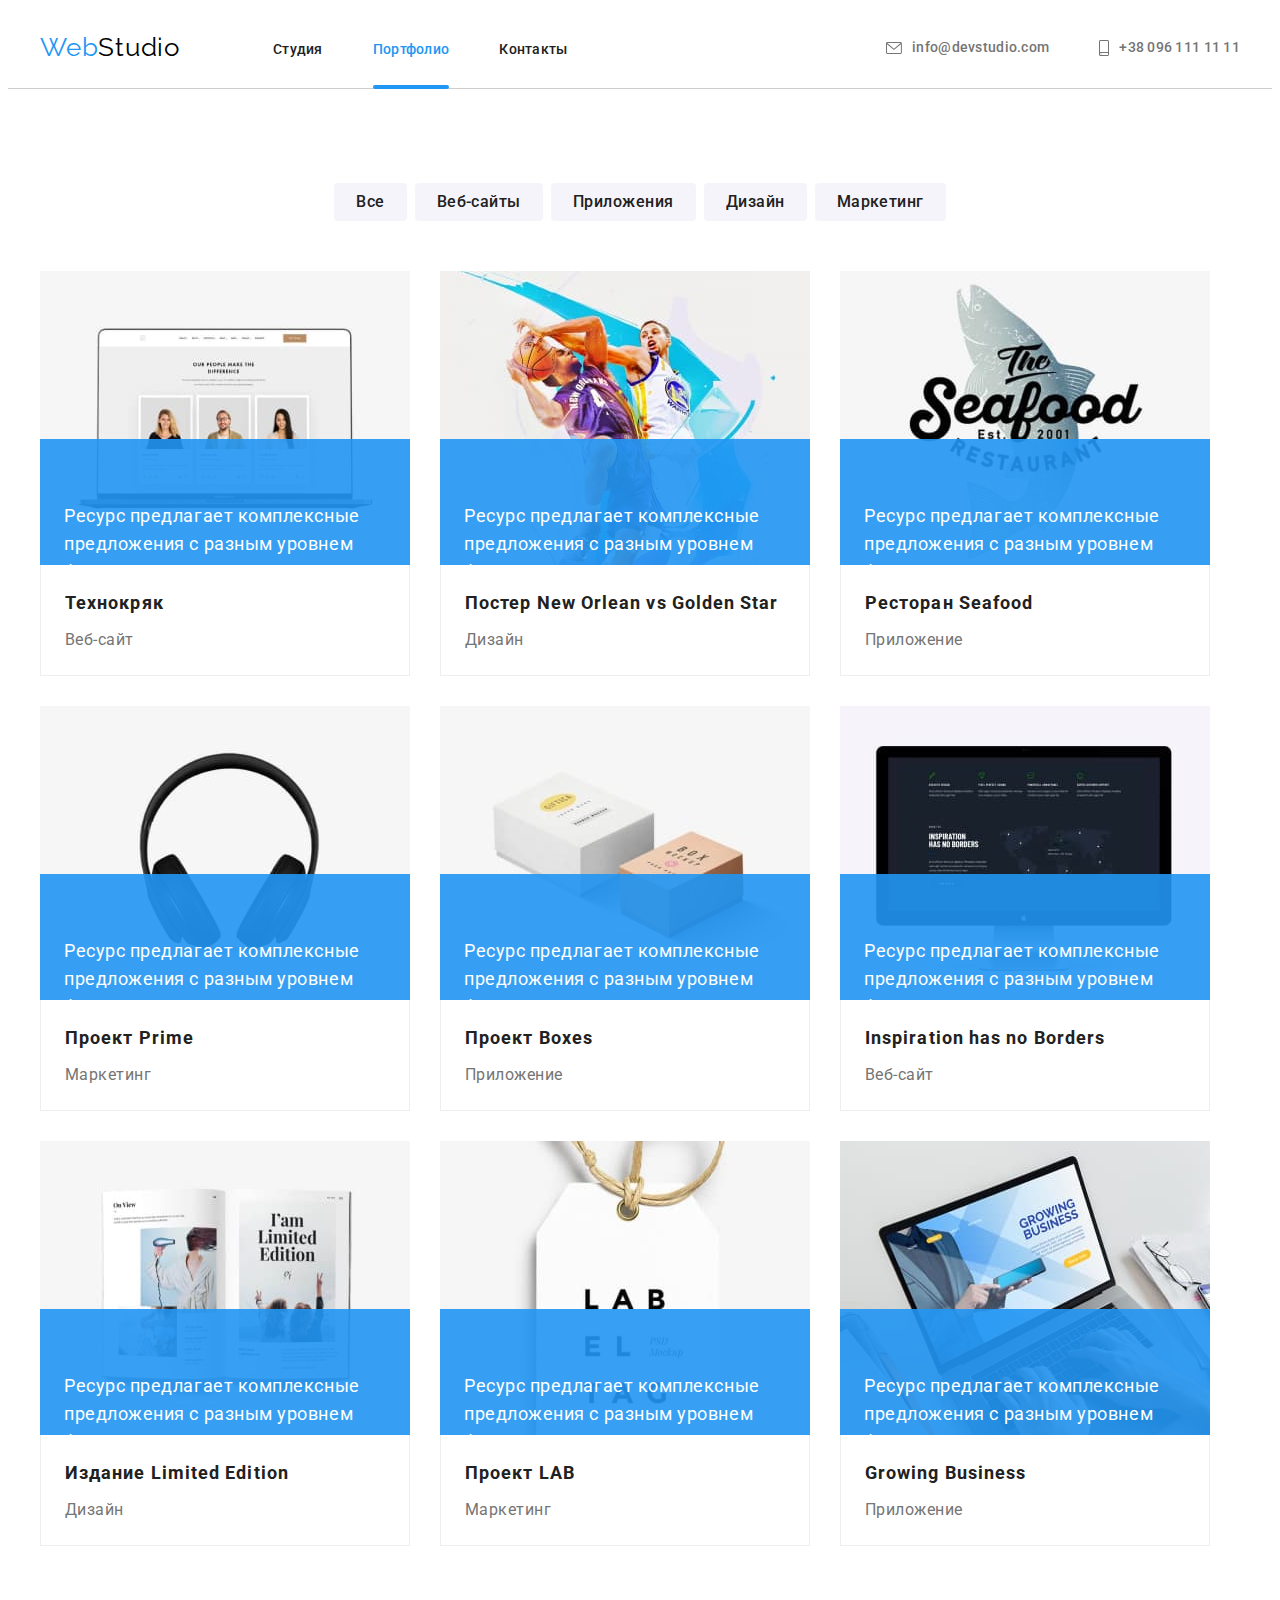
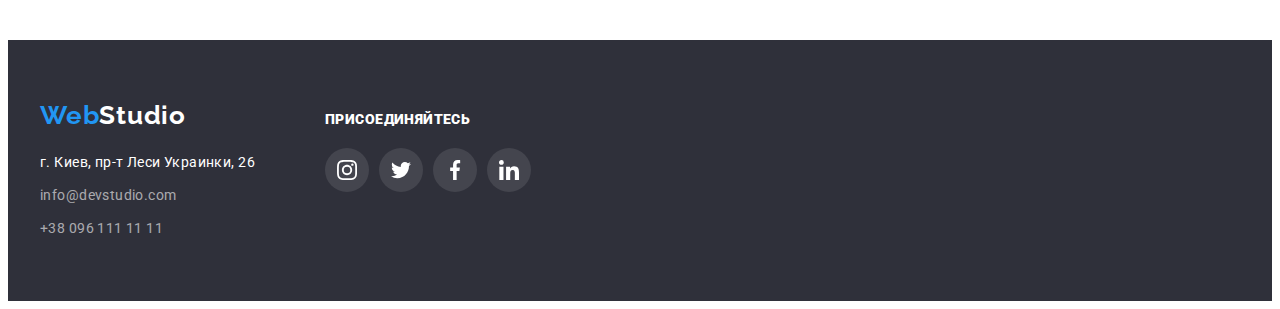
==== portfolio.html @ 844d3f49 "Initial commit" ====
<!DOCTYPE html>
<html lang="ru">
	<head>
		<meta charset="UTF-8" />
		<meta http-equiv="X-UA-Compatible" content="IE=edge" />
		<meta name="viewport" content="width=device-width, initial-scale=1.0" />
		<title>Студия WebStudio-портфолио</title>
		<link rel="preconnect" href="https://fonts.googleapis.com" />
		<link rel="preconnect" href="https://fonts.gstatic.com" crossorigin />
		<link
			href="https://fonts.googleapis.com/css2?family=Raleway:wght@700&family=Roboto:wght@400;500;700;900&display=swap"
			rel="stylesheet"
		/>
		<link
			rel="stylesheet"
			href="https://cdnjs.cloudflare.com/ajax/libs/modern-normalize/1.1.0/modern-normalize.min.css"
			integrity="sha512-wpPYUAdjBVSE4KJnH1VR1HeZfpl1ub8YT/NKx4PuQ5NmX2tKuGu6U/JRp5y+Y8XG2tV+wKQpNHVUX03MfMFn9Q=="
			crossorigin="anonymous"
			referrerpolicy="no-referrer"
		/>
		<link rel="stylesheet" href="./css/styles.css" />
	</head>
	<body class="body">
		<!-- Шапка -->
		<header class="bottom-line">
			<div class="container nav-container">
				<a class="header-logo" href="">Web<span class="header-logo-1">Studio</span></a>
				<nav>
					<ul class="site-nav list">
						<li class="nav-item">
							<a class="nav-link" href="./index.html">Студия</a>
						</li>
						<li class="nav-item">
							<a class="nav-link current" href="./portfolio.html">Портфолио</a>
						</li>
						<li class="nav-item">
							<a class="nav-link" href="">Контакты</a>
						</li>
					</ul>
				</nav>
				<div class="contacts">
					<a class="nav-contact" href="mailto:info@devstudio.com">
						<svg class="nav-contact-icon" width="16" height="12">
							<use href="./images/icons.svg#icon-mail"></use>
						</svg>
						info@devstudio.com
					</a>
					<a class="nav-contact" href="tel:+380961111111">
						<svg class="nav-contact-icon" width="10" height="16">
							<use href="./images/icons.svg#icon-smartphone"></use>
						</svg>
						+38 096 111 11 11
					</a>
				</div>
			</div>
		</header>
		<!-- Секция Portfolio -->
		<main>
			<section class="section">
				<div class="container">
					<h1 class="visually-hidden">Портфолио компании</h1>
					<ul class="filter-list list">
						<li class="filter-item"><button class="filter-buttons" type="button">Все</button></li>
						<li class="filter-item"><button class="filter-buttons" type="button">Веб-сайты</button></li>
						<li class="filter-item"><button class="filter-buttons" type="button">Приложения</button></li>
						<li class="filter-item"><button class="filter-buttons" type="button">Дизайн</button></li>
						<li class="filter-item"><button class="filter-buttons" type="button">Маркетинг</button></li>
					</ul>
					<ul class="portfolio-list list">
						<li class="portfolio-item">
							<a class="portfolio-link" href="">
								<div class="thumb">
									<img src="./images/portfolio-1.jpg" alt="Интернет-страница" width="370" height="294" />
									<div class="overlay">
										<p class="overlay-text">
										Ресурс предлагает комплексные предложения с разным уровнем функционала и сервисов. Все это позволит 
										посетителю получить исчерпывающие сведения о компании или частном лице.
										</p>
									</div>
								</div>
								<div class="portfolio-border">
									<h2 class="portfolio-title">Технокряк</h2>
									<p class="portfolio-text">Веб-сайт</p>
								</div>
							</a>
						</li>
						<li class="portfolio-item">
							<a class="portfolio-link" href="">
								<div class="thumb">
									<img src="./images/portfolio-2.jpg" alt="Игроки НБА" width="370" height="294" />
									<div class="overlay">
										<p class="overlay-text">
										Ресурс предлагает комплексные предложения с разным уровнем функционала и сервисов. Все это позволит 
										посетителю получить исчерпывающие сведения о компании или частном лице.
										</p>
									</div>
								</div>
								<div class="portfolio-border">
									<h2 class="portfolio-title">Постер New Orlean vs Golden Star</h2>
									<p class="portfolio-text">Дизайн</p>
								</div>
							</a>
						</li>
						<li class="portfolio-item">
							<a class="portfolio-link" href="">
								<div class="thumb">
									<img src="./images/portfolio-3.jpg" alt="Логотип ресторана" width="370" height="294" />
									<div class="overlay">
										<p class="overlay-text">
										Ресурс предлагает комплексные предложения с разным уровнем функционала и сервисов. Все это позволит 
										посетителю получить исчерпывающие сведения о компании или частном лице.
										</p>
									</div>
								</div>
								<div class="portfolio-border">
									<h2 class="portfolio-title">Ресторан Seafood</h2>
									<p class="portfolio-text">Приложение</p>
								</div>
							</a>
						</li>
						<li class="portfolio-item">
							<a class="portfolio-link" href="">
								<div class="thumb">
									<img src="./images/portfolio-4.jpg" alt="Наушники" width="370" height="294" />									
									<div class="overlay">
										<p class="overlay-text">
										Ресурс предлагает комплексные предложения с разным уровнем функционала и сервисов. Все это позволит 
										посетителю получить исчерпывающие сведения о компании или частном лице.
										</p>
									</div>
								</div>
								<div class="portfolio-border">
									<h2 class="portfolio-title">Проект Prime</h2>
									<p class="portfolio-text">Маркетинг</p>
								</div>
							</a>
						</li>
						<li class="portfolio-item">
							<a class="portfolio-link" href="">
								<div class="thumb">
									<img src="./images/portfolio-5.jpg" alt="Коробки" width="370" height="294" />									
									<div class="overlay">
										<p class="overlay-text">
										Ресурс предлагает комплексные предложения с разным уровнем функционала и сервисов. Все это позволит 
										посетителю получить исчерпывающие сведения о компании или частном лице.
										</p>
									</div>
								</div>
								<div class="portfolio-border">
									<h2 class="portfolio-title">Проект Boxes</h2>
									<p class="portfolio-text">Приложение</p>
								</div>
							</a>
						</li>
						<li class="portfolio-item">
							<a class="portfolio-link" href="">
								<div class="thumb">
									<img src="./images/portfolio-6.jpg" alt="Монитор" width="370" height="294" />									
									<div class="overlay">
										<p class="overlay-text">
										Ресурс предлагает комплексные предложения с разным уровнем функционала и сервисов. Все это позволит 
										посетителю получить исчерпывающие сведения о компании или частном лице.
										</p>
									</div>
								</div>
								<div class="portfolio-border">
									<h2 class="portfolio-title">Inspiration has no Borders</h2>
									<p class="portfolio-text">Веб-сайт</p>
								</div>
							</a>
						</li>
						<li class="portfolio-item">
							<a class="portfolio-link" href="">
								<div class="thumb">
									<img src="./images/portfolio-7.jpg" alt="Книга" width="370" height="294" />
									<div class="overlay">
										<p class="overlay-text">
										Ресурс предлагает комплексные предложения с разным уровнем функционала и сервисов. Все это позволит 
										посетителю получить исчерпывающие сведения о компании или частном лице.
										</p>
									</div>
								</div>
								<div class="portfolio-border">
									<h2 class="portfolio-title">Издание Limited Edition</h2>
									<p class="portfolio-text">Дизайн</p>
								</div>
							</a>
						</li>
						<li class="portfolio-item">
							<a class="portfolio-link" href="">
								<div class="thumb">
									<img src="./images/portfolio-8.jpg" alt="Этикетка" width="370" height="294" />
									<div class="overlay">
										<p class="overlay-text">
										Ресурс предлагает комплексные предложения с разным уровнем функционала и сервисов. Все это позволит 
										посетителю получить исчерпывающие сведения о компании или частном лице.
										</p>
									</div>
								</div>
								<div class="portfolio-border">
									<h2 class="portfolio-title">Проект LAB</h2>
									<p class="portfolio-text">Маркетинг</p>
								</div>
							</a>
						</li>
						<li class="portfolio-item">
							<a class="portfolio-link" href="">
								<div class="thumb">
									<img src="./images/portfolio-9.jpg" alt="Ноутбук" width="370" height="294" />
									<div class="overlay">
										<p class="overlay-text">
										Ресурс предлагает комплексные предложения с разным уровнем функционала и сервисов. Все это позволит 
										посетителю получить исчерпывающие сведения о компании или частном лице.
										</p>
									</div>
								</div>
								<div class="portfolio-border">
									<h2 class="portfolio-title">Growing Business</h2>
									<p class="portfolio-text">Приложение</p>
								</div>
							</a>
						</li>
					</ul>
				</div>
			</section>
		</main>
		<!-- Подвал -->
		<footer class="footer">
			<div class="container footer-info">
				<div>
					<a class="footer-logo" href="">Web<span class="footer-logo-1">Studio</span></a>
					<address>
					<ul class="list">
						<li class="address-list">
							<p class="address">г. Киев, пр-т Леси Украинки, 26</p></li>
						<li class="address-list">
							<a class="address-contact" href="mailto:info@devstudio.com">info@devstudio.com</a>
						</li>
						<li>
							<a class="address-contact" href="tel:+380961111111">+38 096 111 11 11</a>
						</li>
					</ul>
				</div>
				<div class="media">
					<h2 class="media-title">
						<strong >Присоединяйтесь</strong>
					</h2>
					<ul class="media-list list">
						<li class="media-item">
							<a class="media-link" class="media-link" href="" target="_blank" rel="noreferrer noopener" aria-label="Instagram">
								<svg class="media-icon" width="20" height="20">
									<use href="./images/icons.svg#icon-footer-instagram"></use>
								</svg>
							</a>
						</li>
						<li class="media-item">
							<a class="media-link" class="media-link" href="" target="_blank" rel="noreferrer noopener" aria-label="Twitter">
								<svg class="media-icon" width="20" height="20">
									<use href="./images/icons.svg#icon-footer-twitter"></use>
								</svg>
							</a>
						</li>
						<li class="media-item">
							<a class="media-link" class="media-link" href="" target="_blank" rel="noreferrer noopener" aria-label="Facebook">
								<svg class="media-icon" width="20" height="20">
									<use href="./images/icons.svg#icon-footer-facebook"></use>
								</svg>
							</a>
						</li>
						<li class="media-item">
							<a class="media-link" href="" target="_blank" rel="noreferrer noopener" aria-label="LinkedIn">
								<svg class="media-icon" width="20" height="20">
									<use href="./images/icons.svg#icon-footer-linkedin"></use>
								</svg>
							</a>
						</li>
					</ul>
				</div>
			</div>
		</footer>
	</body>
</html>
---- css/styles.css ----
:root {
	--accent-color: #2196f3;
	--main-text-color: #212121;
	--text-color: #757575;
	--main-background-color: #ffffff;
	--main-transition: 250ms cubic-bezier(0.4, 0, 0.2, 1);
}

.body {
	font-family: "Roboto", sans-serif;
	color: var(--main-text-color);
	background-color: var(--main-background-color);
}

/* Глобальные свойства */

.list {
	list-style-type: none;
	margin: 0;
	padding: 0;
}

h1,
h2,
h3,
p {
	margin: 0;
}

img {
	display: block;
	max-width: 100%;
	height: auto;
}

.visually-hidden {
	position: absolute;
	white-space: nowrap;

	width: 1px;
	height: 1px;
	overflow: hidden;
	border: 0;
	padding: 0;
	clip: rect(0 0 0 0);
	clip-path: inset(100%);
	margin: -1px;
}

.container {
	width: 1200px;
	padding-right: 15px;
	padding-left: 15px;
	margin-right: auto;
	margin-left: auto;
}

.section {
	padding-top: 94px;
	padding-bottom: 94px;
}

.no-scroll {
	overflow: hidden;
}

/* HEADER */

/* Логотип в header */

.header-logo {
	padding-top: 24px;
	padding-bottom: 25px;
	margin-right: 93px;

	font-family: "Raleway";
	font-size: 26px;
	line-height: 1.19;
	letter-spacing: 0.03em;
	color: var(--accent-color);
	text-decoration: none;
}

.header-logo-1 {
	color: #000000;
}

/* Навигация */

.nav-container {
	display: flex;
	align-items: center;
}

.site-nav {
	display: flex;
}

.site-nav .nav-item:not(:last-child) {
	margin-right: 50px;
}

.nav-link {
	position: relative;

	padding-top: 32px;
	padding-bottom: 32px;

	font-weight: 500;
	font-size: 14px;
	line-height: 1.14;
	letter-spacing: 0.02em;
	color: #212121;
	text-decoration: none;

	transition: color var(--main-transition);
}

.nav-link:hover,
.nav-link:focus {
	color: var(--accent-color);
}

.site-nav .nav-link.current {
	color: var(--accent-color);
}

.nav-link.current::after {
	content: "";
	position: absolute;
	bottom: 0;
	left: 0;

	width: 100%;
	height: 4px;

	border-radius: 2px;
	background-color: var(--accent-color);
}

/* Header contacts */

.contacts {
	display: flex;
	align-items: center;
	margin-left: auto;
}

.nav-contact {
	display: flex;
	justify-content: center;
	align-items: center;

	padding-top: 32px;
	padding-bottom: 32px;

	font-weight: 500;
	font-size: 14px;
	line-height: 1.14;
	letter-spacing: 0.02em;
	color: var(--text-color);
	text-decoration: none;

	transition: color var(--main-transition);
}

.nav-contact:hover,
.nav-contact:focus {
	color: var(--accent-color);
}

.nav-contact-icon {
	margin-right: 10px;

	fill: currentColor;
}

.nav-contact:not(:first-child) {
	margin-left: 50px;
}

.bottom-line {
	border-bottom: 1px solid #cecece;
}

/* Секция Hero */

.hero {
	padding-top: 200px;
	padding-bottom: 200px;
	margin-left: auto;
	margin-right: auto;

	max-width: 1600px;
	max-height: 600px;

	text-align: center;

	background-color: #2f303a;
	background-image: linear-gradient(rgba(47, 48, 58, 0.4), rgba(47, 48, 58, 0.4)), url(../images/hero.jpg);
	background-repeat: no-repeat;
}

.hero-title {
	margin-bottom: 30px;

	font-weight: 900;
	font-size: 44px;
	line-height: 1.36;
	letter-spacing: 0.06em;
	text-transform: uppercase;
	color: #ffffff;
}

.hero-button {
	padding: 10px 32px;

	font-family: inherit;
	font-weight: 700;
	font-size: 16px;
	line-height: 1.88;
	align-items: center;
	text-align: center;
	cursor: pointer;
	letter-spacing: 0.06em;
	color: #ffffff;
	border-color: #188ce8;

	background-color: var(--accent-color);
	box-shadow: 0px 4px 4px rgba(0, 0, 0, 0.15);
	border-radius: 4px;

	transition: background-color var(--main-transition);
}

.hero-button:hover,
.hero-button:focus {
	background-color: #188ce8;
}

/* Секция Features */

.section-features {
	padding-bottom: 0;
}

.features-list {
	display: flex;
	flex-wrap: wrap;
}

.features-item {
	width: 270px;
}

.features-item:not(:nth-child(4n)) {
	margin-right: 30px;
}

.features-icon {
	display: flex;
	justify-content: center;
	align-items: center;

	height: 120px;

	background-color: #f5f4fa;
	border-radius: 4px;
	margin-bottom: 30px;
}

.features-title {
	padding-bottom: 10px;

	font-weight: 700;
	font-size: 14px;
	line-height: 1.14;
	letter-spacing: 0.03em;
	text-transform: uppercase;
}

.features-text {
	font-size: 14px;
	line-height: 1.71;
	letter-spacing: 0.03em;

	color: var(--text-color);
}

/* Секция Чем занимаемся */

.work {
	font-weight: 700;
	font-size: 36px;
	line-height: 1.17;
	text-align: center;
	letter-spacing: 0.03em;
	margin-bottom: 50px;
}

.work-list {
	display: flex;
	flex-wrap: wrap;
}

.work-item {
	position: relative;
}

.work-item:not(:nth-child(3n)) {
	margin-right: 30px;
}

.work-area {
	position: absolute;
	bottom: 0;
	left: 0;

	width: 100%;
	height: 70px;
	padding-top: 25px;

	font-weight: 700;
	font-size: 14px;
	line-height: 1.14;
	text-align: center;
	letter-spacing: 0.03em;
	text-transform: uppercase;
	color: #ffffff;

	background-color: rgba(47, 48, 58, 0.8);
}

/* Секция Команда */

.team {
	background-color: #f5f4fa;
}

.team-header {
	font-weight: 700;
	font-size: 36px;
	line-height: 1.17;
	text-align: center;
	letter-spacing: 0.03em;
	margin-bottom: 50px;
}

.team-list {
	display: flex;
	flex-wrap: wrap;
}

.team-member {
	background-color: var(--main-background-color);
	width: 270px;
	border-radius: 0px 0px 4px 4px;
	box-shadow: 0px 1px 3px rgba(0, 0, 0, 0.12), 0px 1px 1px rgba(0, 0, 0, 0.14), 0px 2px 1px rgba(0, 0, 0, 0.2);
}

.team-member:not(:nth-child(4n)) {
	margin-right: 30px;
}

.team-descr {
	padding-top: 30px;
	padding-bottom: 30px;
}

.team-name {
	margin-bottom: 10px;

	font-weight: 500;
	font-size: 16px;
	line-height: 1.19;
	text-align: center;
	letter-spacing: 0.03em;
}

.team-job {
	margin-bottom: 16px;

	font-size: 16px;
	line-height: 1.19;
	text-align: center;
	letter-spacing: 0.03em;
	color: var(--text-color);
}

.social-list {
	display: flex;
	justify-content: center;
}

.social-link {
	width: 44px;
	height: 44px;
}

.social-link:not(:last-child) {
	margin-right: 10px;
}

.social-net {
	display: flex;

	justify-content: center;
	align-items: center;

	width: 100%;
	height: 100%;

	border-radius: 50%;

	transition: background-color var(--main-transition);
}

.social-icon {
	fill: #afb1b8;

	transition: fill var(--main-transition);
}

.social-net:hover,
.social-net:focus {
	background-color: var(--accent-color);
}

.social-net:hover .social-icon,
.social-net:focus .social-icon {
	fill: #ffffff;
}

/* Секция Постоянные клиенты */

.clients-title {
	margin-bottom: 50px;

	font-weight: 700;
	font-size: 36px;
	line-height: 1.17;
	text-align: center;
	letter-spacing: 0.03em;
}

.clients-list {
	display: flex;
	flex-wrap: wrap;
	gap: 30px;
}

.client-item {
	width: 170px;
	height: 92px;
}

.client-link {
	display: flex;
	justify-content: center;
	align-items: center;

	width: 100%;
	height: 100%;

	border: 1px solid #afb1b8;
	border-radius: 4px;

	transition: border var(--main-transition);
}

.client-icon {
	fill: #afb1b8;

	transition: fill var(--main-transition);
}

.client-link:hover,
.client-link:focus {
	border: 1px solid var(--accent-color);
}

.client-link:hover .client-icon,
.client-link:focus .client-icon {
	fill: var(--accent-color);
}

/* Подвал */

.footer {
	padding-top: 60px;
	padding-bottom: 60px;

	background-color: #2f303a;
}

.footer-info {
	display: flex;
	gap: 70px;
}

.footer-logo {
	display: inline-block;

	margin-bottom: 20px;

	font-family: "Raleway";
	font-weight: 700;
	font-size: 26px;
	line-height: 1.19;
	letter-spacing: 0.03em;
	color: var(--accent-color);
	text-decoration: none;
}

.footer-logo-1 {
	color: #ffffff;
}

.address {
	font-style: normal;
	font-weight: 400;
	font-size: 14px;
	line-height: 1.71;
	letter-spacing: 0.03em;
	color: #ffffff;
}

.address-contact {
	font-style: normal;
	font-weight: 400;
	font-size: 14px;
	line-height: 1.71;
	letter-spacing: 0.03em;
	color: rgba(255, 255, 255, 0.6);
	text-decoration: none;

	transition: color var(--main-transition);
}

.address-list {
	margin-bottom: 9px;
}

.address-contact:hover,
.address-contact:focus {
	color: var(--accent-color);
}

.media {
	padding-top: 12px;
}

.media-title {
	margin-bottom: 20px;

	font-weight: 700;
	font-size: 14px;
	line-height: 1.14;
	letter-spacing: 0.03em;
	text-transform: uppercase;
	color: #ffffff;
}

.media-list {
	display: flex;
	gap: 10px;
}

.media-item {
	width: 44px;
	height: 44px;
}

.media-link {
	display: flex;
	justify-content: center;
	align-items: center;

	width: 100%;
	height: 100%;
	border-radius: 50%;

	background-color: rgba(255, 255, 255, 0.1);

	transition: background-color var(--main-transition);
}

.media-icon {
	fill: #ffffff;
}

.media-link:hover,
.media-link:focus {
	background-color: var(--accent-color);
}

/* СТРАНИЦА ПОРТФОЛИО */

/* Кнопки селектора */
.filter-list {
	display: flex;
	justify-content: center;
	margin-bottom: 50px;
}

.filter-item:not(:last-child) {
	margin-right: 8px;
}

.filter-buttons {
	padding: 6px 22px;

	font-family: inherit;
	font-weight: 500;
	font-size: 16px;
	line-height: 1.62;
	text-align: center;
	letter-spacing: 0.03em;
	border-radius: 4px;
	cursor: pointer;
	color: #212121;

	background-color: #f5f4fa;
	border: none;

	transition: background-color var(--main-transition), color var(--main-transition), box-shadow var(--main-transition);
}

.filter-buttons:hover,
.filter-buttons:focus {
	color: #ffffff;
	background-color: var(--accent-color);
	box-shadow: 0px 3px 1px rgba(0, 0, 0, 0.1), 0px 1px 2px rgba(0, 0, 0, 0.08), 0px 2px 2px rgba(0, 0, 0, 0.12);
}

/* Галерея Portfolio */

.portfolio-list {
	display: flex;
	flex-wrap: wrap;
}

.portfolio-item {
	width: 370px;
	margin-right: 30px;
	margin-bottom: 30px;
}

.portfolio-link {
	display: block;
	text-decoration: none;

	transition: box-shadow var(--main-transition);
}

.portfolio-link:hover,
.portfolio-link:focus {
	box-shadow: 0px 1px 1px rgba(0, 0, 0, 0.12), 0px 4px 4px rgba(0, 0, 0, 0.06), 1px 4px 6px rgba(0, 0, 0, 0.16);
}

.portfolio-item:nth-child(3n) {
	margin-right: 0px;
}

.portfolio-item:nth-last-child(-n + 3) {
	margin-bottom: 0px;
}

.portfolio-title {
	font-weight: 700;
	font-size: 18px;
	line-height: 2;
	letter-spacing: 0.06em;
	margin-bottom: 4px;
	color: var(--main-text-color);
}

.portfolio-text {
	font-size: 16px;
	line-height: 1.88;
	letter-spacing: 0.03em;
	color: var(--text-color);
}

.portfolio-border {
	padding: 20px 24px;

	border: 1px solid #eeeeee;
	border-top: none;
}

/* Overlay */

.thumb {
	position: relative;

	overflow: hidden;
}

.overlay {
	position: absolute;
	bottom: -100%;
	left: 0;

	width: 100%;
	height: 100%;
	padding: 63px 24px;

	background-color: rgba(33, 150, 243, 0.9);

	transform: translateY(0%);

	transition: transform var(--main-transition);
}

.overlay-text {
	font-size: 18px;
	line-height: 1.56;
	letter-spacing: 0.03em;
	color: #ffffff;
}

.portfolio-link:hover .overlay {
	transform: translateY(-100%);
}

/* Модальное окно */

.backdrop {
	position: fixed;
	top: 0;
	left: 0;

	z-index: 100;

	width: 100%;
	height: 100%;
	background-color: rgba(0, 0, 0, 0.2);

	opacity: 1;
	visibility: visible;
	transition: opacity var(--main-transition), visibility var(--main-transition);
}

.backdrop.is-hidden {
	opacity: 0;
	visibility: hidden;
	pointer-events: none;
}

.modal {
	position: absolute;
	top: 50%;
	left: 50%;

	min-width: 528px;
	min-height: 581px;
	border-radius: 4px;

	background-color: #ffffff;
	box-shadow: 0px 1px 3px rgba(0, 0, 0, 0.12), 0px 1px 1px rgba(0, 0, 0, 0.14), 0px 2px 1px rgba(0, 0, 0, 0.2);

	transform: translate(-50%, -50%);
}

.modal-close {
	position: absolute;

	top: 0;
	right: 0;

	transform: translate(-8px, 8px);

	padding: 0;

	display: flex;
	justify-content: center;
	align-items: center;

	width: 30px;
	height: 30px;

	background-color: #ffffff;

	border-radius: 50%;
	border: 1px solid rgba(0, 0, 0, 0.1);

	cursor: pointer;

	transition: background-color var(--main-transition);
}

.modal-close:hover {
	background-color: rgba(255, 0, 0, 0.8);
}
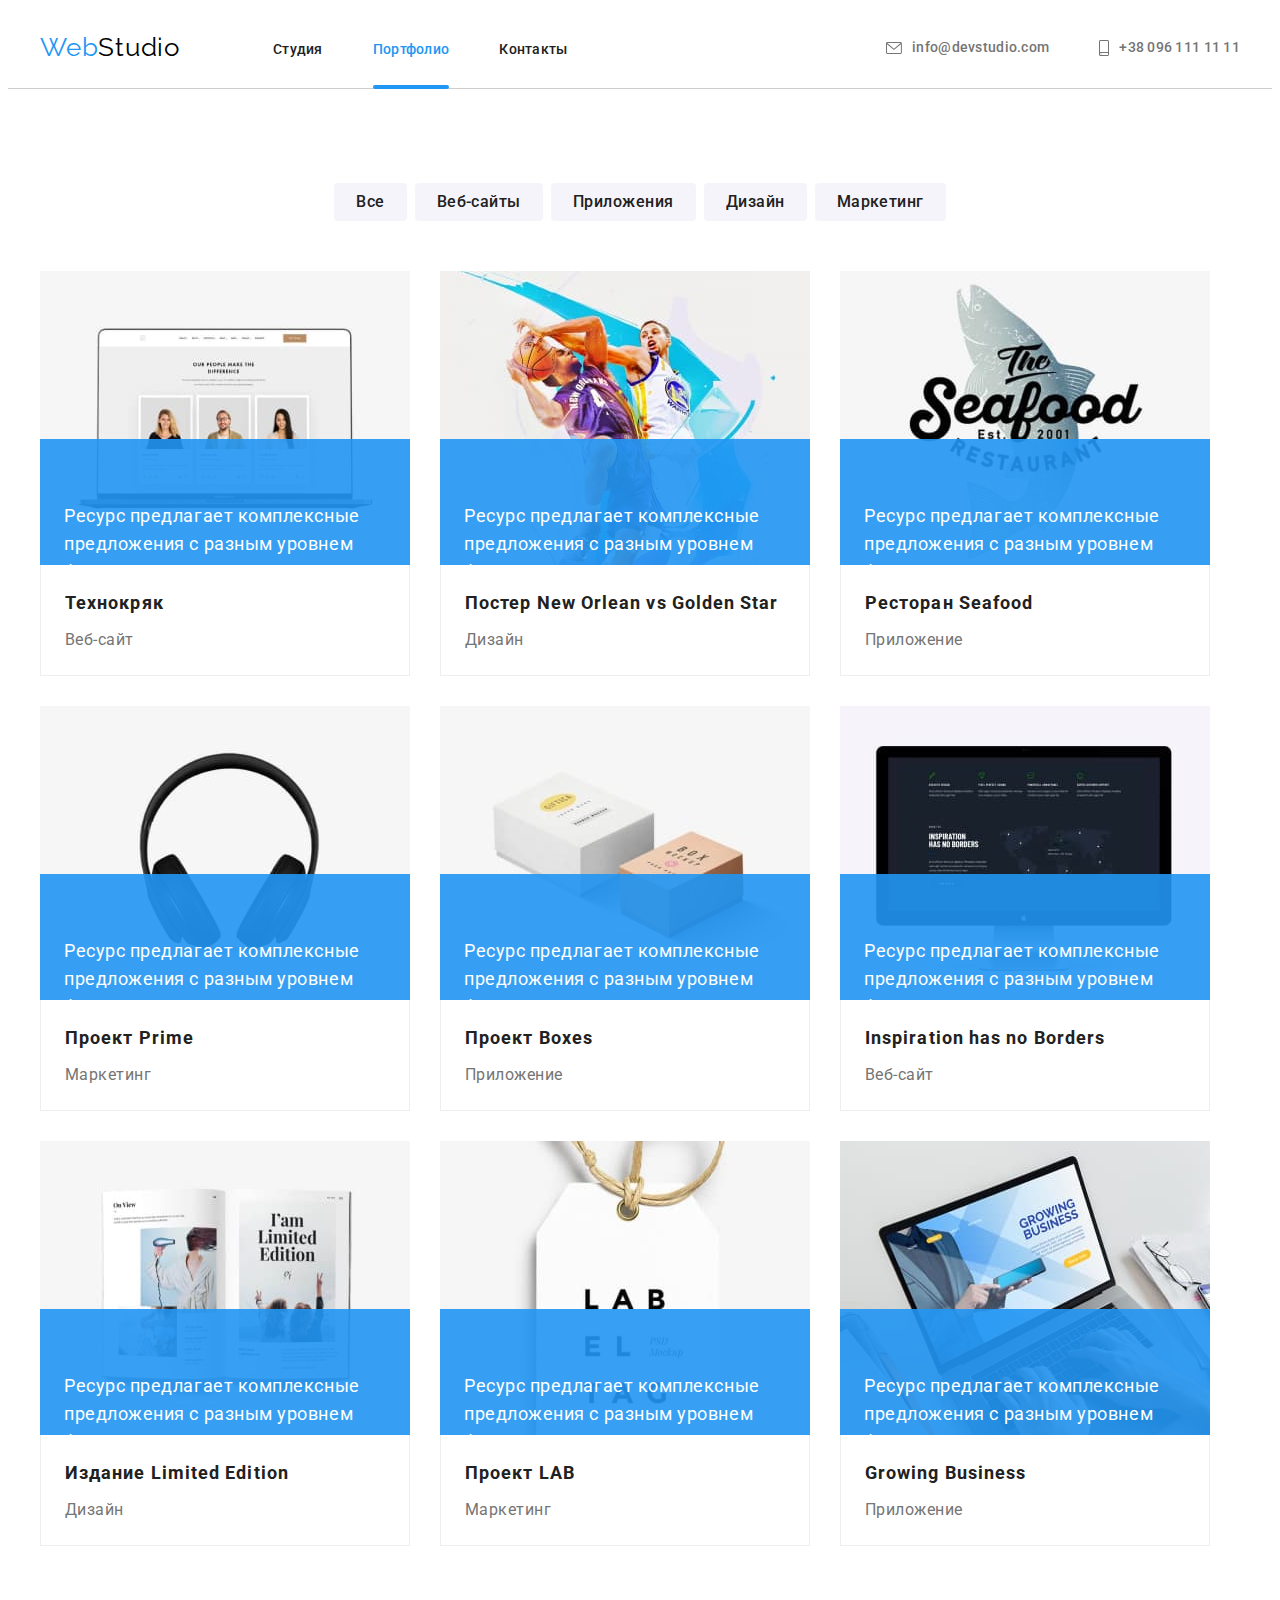
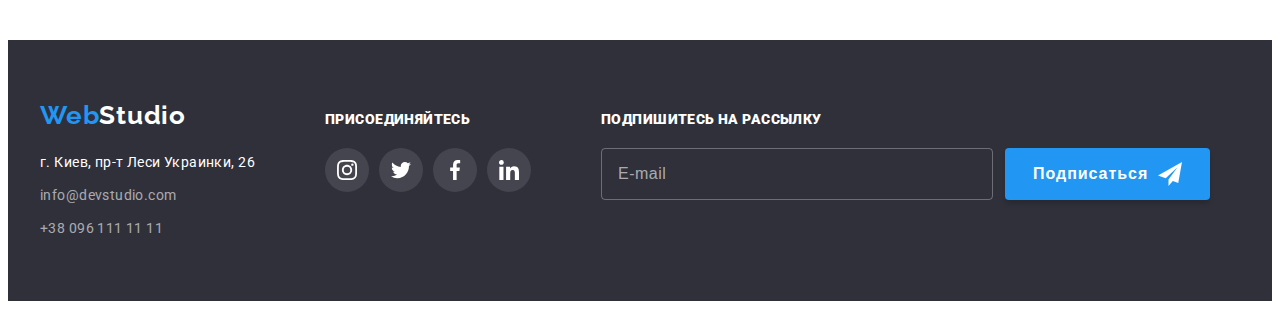
==== commit 7146ce29: "Форма mail рассылки в футере" ====
--- a/portfolio.html
+++ b/portfolio.html
@@ -276,6 +276,19 @@
 						</li>
 					</ul>
 				</div>
+				<div class="mailing">
+					<p class="mailing-title">
+						<strong >Подпишитесь на рассылку</strong>
+					</p>
+					<form class="footer-form">
+						<input class="mailing-input" type="email" name="e-mail" placeholder="E-mail">
+						<button class="mailing-btn" type="submit">Подписаться
+							<svg class="mailing-icon" width="24" height="24">
+								<use href="./images/icons.svg#icon-mail-send"></use>
+							</svg>
+						</button>
+					</form>
+				</div>
 			</div>
 		</footer>
 	</body>
--- a/css/styles.css
+++ b/css/styles.css
@@ -546,6 +546,8 @@
 	color: var(--accent-color);
 }
 
+/* Подвал - соцсети */
+
 .media {
 	padding-top: 12px;
 }
@@ -592,6 +594,74 @@
 .media-link:hover,
 .media-link:focus {
 	background-color: var(--accent-color);
+}
+
+/* Подвал - форма подпииски */
+
+.mailing {
+	padding-top: 12px;
+}
+
+.mailing-title {
+	margin-bottom: 20px;
+
+	font-weight: 700;
+	font-size: 14px;
+	line-height: 1.14;
+	letter-spacing: 0.03em;
+	text-transform: uppercase;
+	color: #ffffff;
+}
+
+.footer-form {
+	display: flex;
+	gap: 12px;
+}
+
+.mailing-input {
+	padding: 15px 16px;
+	min-width: 358px;
+
+	font-weight: 400;
+	font-size: 16px;
+	line-height: 1.25;
+	letter-spacing: 0.03em;
+	color: rgba(255, 255, 255, 0.6);
+
+	border: 1px solid rgba(255, 255, 255, 0.3);
+	border-radius: 4px;
+
+	background-color: inherit;
+}
+
+.mailing-input::placeholder {
+	color: rgba(255, 255, 255, 0.6);
+}
+
+.mailing-btn {
+	padding: 10px 28px;
+
+	display: inline-flex;
+	justify-content: center;
+	align-items: center;
+
+	font-weight: 700;
+	font-size: 16px;
+	line-height: 1.88;
+	letter-spacing: 0.06em;
+	color: #ffffff;
+
+	border-radius: 4px;
+	border: none;
+
+	box-shadow: 0px 4px 4px rgba(0, 0, 0, 0.15);
+	background-color: var(--accent-color);
+
+	cursor: pointer;
+}
+
+.mailing-icon {
+	margin-left: 10px;
 }
 
 /* СТРАНИЦА ПОРТФОЛИО */
@@ -787,9 +857,10 @@
 
 	cursor: pointer;
 
-	transition: background-color var(--main-transition);
-}
-
-.modal-close:hover {
-	background-color: rgba(255, 0, 0, 0.8);
-}
+	transition: fill var(--main-transition);
+}
+
+.modal-close:hover,
+.modal-close:focus {
+	fill: var(--accent-color);
+}
